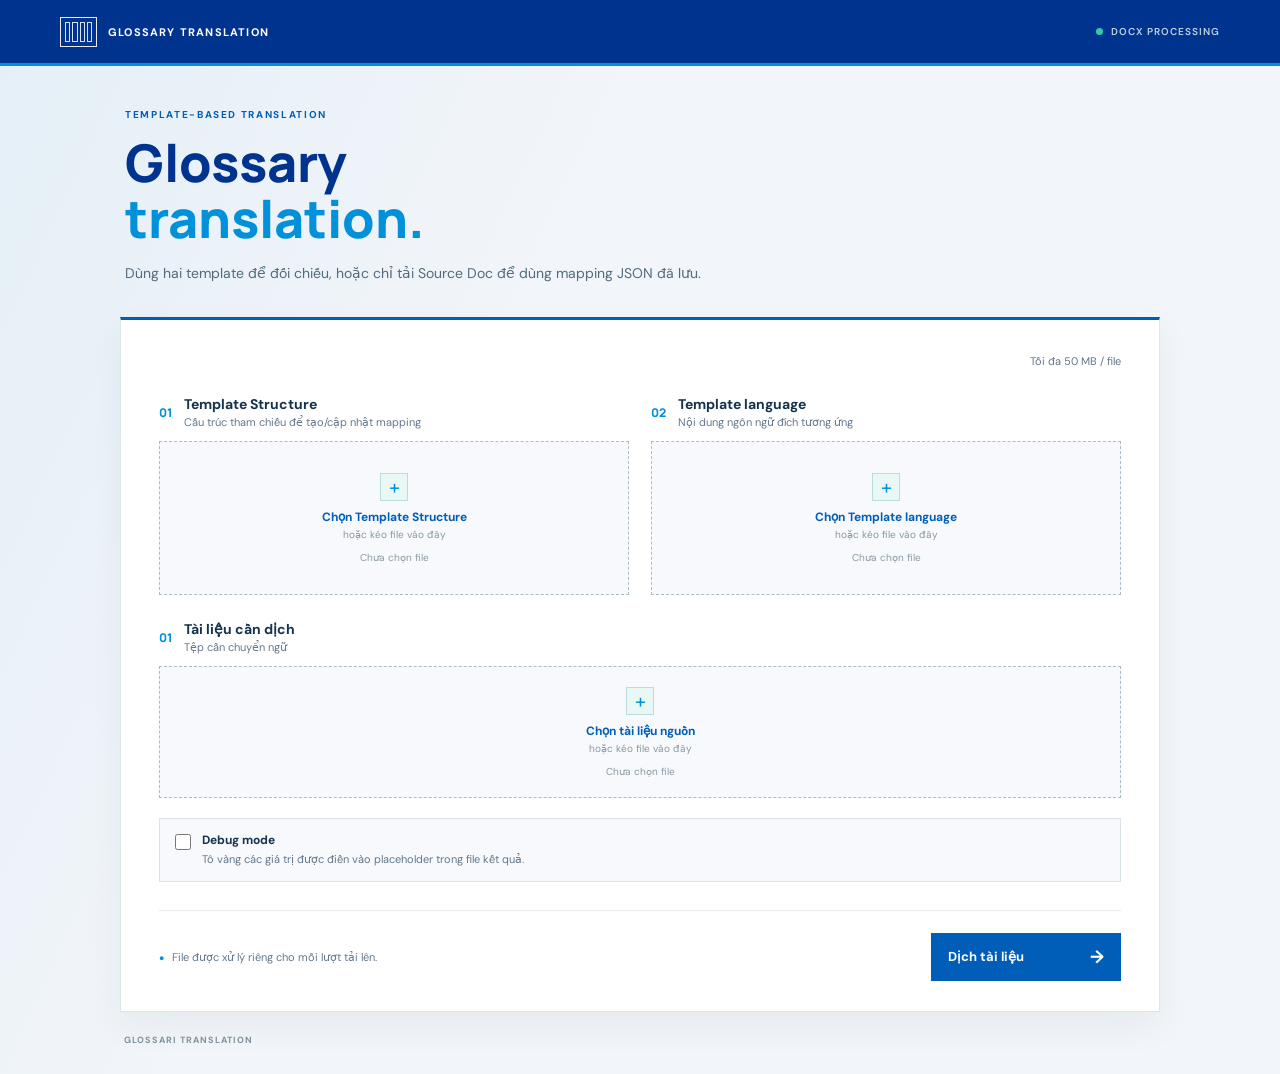
==== index.html @ 758dce9b "Add files via upload" ====
<!doctype html>
<html lang="vi">
<head>
  <meta charset="utf-8">
  <meta name="viewport" content="width=device-width, initial-scale=1">
  <meta name="theme-color" content="#00338d">
  <title>Glossary translation</title>
  <link rel="stylesheet" href="./styles.css">
  <script src="./config.js" defer></script>
  <script src="./app.js" defer></script>
</head>
<body>
  <header class="topbar">
    <a class="wordmark" href="./" aria-label="Glossary translation">
      <span class="wordmark-mark" aria-hidden="true"><i></i><i></i><i></i><i></i></span>
      <span>GLOSSARY TRANSLATION</span>
    </a>
    <span class="topbar-status"><span class="status-dot"></span> DOCX PROCESSING</span>
  </header>

  <main class="workspace">
    <section class="intro" aria-labelledby="page-title">
      <div class="intro-copy">
        <p class="eyebrow">TEMPLATE-BASED TRANSLATION</p>
        <h1 id="page-title">Glossary<br><span>translation.</span></h1>
        <p class="intro-description">Dùng hai template để đối chiếu, hoặc chỉ tải Source Doc để dùng mapping JSON đã lưu.</p>
      </div>
    </section>

    <form id="upload-form" class="upload-form" novalidate>
      <div class="form-heading">
        <div>
        </div>
        <span class="file-limit">Tối đa 50 MB / file</span>
      </div>

      <div class="template-grid">
        <section class="upload-field">
          <div class="field-heading">
            <span class="step-number">01</span>
            <div>
              <label for="source-template">Template Structure</label>
              <p>Cấu trúc tham chiếu để tạo/cập nhật mapping</p>
            </div>
          </div>
          <label class="dropzone" for="source-template" data-dropzone="source-template">
            <input id="source-template" name="source_template" type="file" accept=".docx,application/vnd.openxmlformats-officedocument.wordprocessingml.document" aria-label="Tải Template Structure">
            <span class="upload-symbol" aria-hidden="true">+</span>
            <span class="dropzone-main">Chọn Template Structure</span>
            <span class="dropzone-sub">hoặc kéo file vào đây</span>
            <span class="file-name" data-file-name="source-template">Chưa chọn file</span>
          </label>
        </section>

        <section class="upload-field">
          <div class="field-heading">
            <span class="step-number">02</span>
            <div>
              <label for="target-template">Template language</label>
              <p>Nội dung ngôn ngữ đích tương ứng</p>
            </div>
          </div>
          <label class="dropzone" for="target-template" data-dropzone="target-template">
            <input id="target-template" name="target_template" type="file" accept=".docx,application/vnd.openxmlformats-officedocument.wordprocessingml.document" aria-label="Tải Template language">
            <span class="upload-symbol" aria-hidden="true">+</span>
            <span class="dropzone-main">Chọn Template language</span>
            <span class="dropzone-sub">hoặc kéo file vào đây</span>
            <span class="file-name" data-file-name="target-template">Chưa chọn file</span>
          </label>
        </section>
      </div>

      <section class="upload-field source-field">
        <div class="field-heading">
          <span class="step-number">01</span>
          <div>
            <label for="source-document">Tài liệu cần dịch</label>
            <p>Tệp cần chuyển ngữ</p>
          </div>
        </div>
        <label class="dropzone dropzone-wide" for="source-document" data-dropzone="source-document">
          <input id="source-document" name="source_document" type="file" accept=".docx,application/vnd.openxmlformats-officedocument.wordprocessingml.document" aria-label="Tải tài liệu nguồn cần dịch">
          <span class="upload-symbol" aria-hidden="true">+</span>
          <span class="dropzone-main">Chọn tài liệu nguồn</span>
          <span class="dropzone-sub">hoặc kéo file vào đây</span>
          <span class="file-name" data-file-name="source-document">Chưa chọn file</span>
        </label>
      </section>

      <label class="debug-option" for="debug-mode">
        <input id="debug-mode" name="debug_mode" type="checkbox">
        <span class="debug-option-copy">
          <strong>Debug mode</strong>
          <span>Tô vàng các giá trị được điền vào placeholder trong file kết quả.</span>
        </span>
      </label>

      <div class="form-footer">
        <div class="privacy-note"><span aria-hidden="true">●</span> File được xử lý riêng cho mỗi lượt tải lên.</div>
        <div class="form-actions">
          <button id="submit-button" type="submit">
            <span>Dịch tài liệu</span>
            <span class="button-arrow" aria-hidden="true">&#8594;</span>
          </button>
        </div>
      </div>

      <section id="loading-panel" class="loading-panel" aria-live="polite" hidden>
        <div class="loading-copy">
          <span class="loading-spinner" aria-hidden="true"></span>
          <div>
            <strong>Đang xử lý tài liệu</strong>
            <span id="loading-detail">Đang đối chiếu template và tạo bản dịch.</span>
          </div>
        </div>
        <div
          class="progress-track"
          role="progressbar"
          aria-label="Tiến trình xử lý tài liệu"
          aria-valuetext="Đang xử lý"
        >
          <span class="progress-indicator"></span>
        </div>
        <p class="loading-note">Vui lòng giữ trang này mở trong khi xử lý.</p>
      </section>

      <div id="status-message" class="status-message" role="status" aria-live="polite" hidden></div>
    </form>

    <footer class="page-footer">
      <span>GLOSSARI TRANSLATION</span>
    </footer>
  </main>
</body>
</html>
---- styles.css ----
@import url('https://fonts.googleapis.com/css2?family=DM+Sans:wght@400;500;600;700&family=Manrope:wght@500;600;700;800&display=swap');

:root {
  color-scheme: light;
  --ink: #16324f;
  --muted: #63778b;
  --navy: #00338d;
  --blue: #005eb8;
  --teal: #0091da;
  --line: #d8e2e7;
  --paper: #ffffff;
  --canvas: #f2f5f9;
  --soft: #f7f9fc;
  --danger: #b4233c;
  --success: #14745d;
  font-family: 'DM Sans', 'Segoe UI', sans-serif;
}

* { box-sizing: border-box; }

body {
  min-width: 320px;
  min-height: 100vh;
  margin: 0;
  color: var(--ink);
  background:
    linear-gradient(115deg, rgba(0, 145, 218, 0.06), transparent 38%),
    var(--canvas);
}

.topbar {
  height: 66px;
  display: flex;
  align-items: center;
  justify-content: space-between;
  padding: 0 max(28px, calc((100vw - 1160px) / 2));
  color: #fff;
  background: var(--navy);
  border-bottom: 3px solid var(--teal);
}

.wordmark {
  display: inline-flex;
  align-items: center;
  gap: 11px;
  color: inherit;
  text-decoration: none;
  font-size: 11px;
  font-weight: 700;
  letter-spacing: 1.2px;
}

.wordmark-mark {
  width: 37px;
  height: 30px;
  display: grid;
  grid-template-columns: repeat(4, 1fr);
  gap: 2px;
  padding: 4px;
  border: 1px solid rgba(255, 255, 255, .9);
}

.wordmark-mark i {
  display: block;
  border: 1px solid rgba(255, 255, 255, .85);
}

.topbar-status {
  display: inline-flex;
  align-items: center;
  gap: 8px;
  color: #bfd2df;
  font-size: 10px;
  font-weight: 600;
  letter-spacing: 1px;
}

.status-dot { width: 7px; height: 7px; border-radius: 50%; background: #39c7a9; }

.workspace {
  width: min(100% - 48px, 1040px);
  margin: 0 auto;
}

.intro {
  min-height: 245px;
  display: flex;
  align-items: center;
  justify-content: space-between;
  padding: 42px 5px 35px;
  animation: arrive 420ms ease-out both;
}

.eyebrow {
  margin: 0 0 14px;
  color: var(--blue);
  font-size: 10px;
  font-weight: 700;
  letter-spacing: 1.65px;
}

.intro h1 {
  margin: 0;
  color: var(--navy);
  font-family: 'Manrope', 'Segoe UI', sans-serif;
  font-size: clamp(34px, 5vw, 52px);
  line-height: 1.08;
  font-weight: 800;
}

.intro h1 span { color: var(--teal); }
.intro-description { margin: 17px 0 0; color: #526a7b; font-size: 14px; }

.upload-form {
  padding: 34px 38px 30px;
  border: 1px solid #dce5e7;
  border-top: 3px solid var(--blue);
  background: var(--paper);
  box-shadow: 0 14px 34px rgba(14, 46, 63, .055);
  animation: arrive 480ms 80ms ease-out both;
}

.form-heading {
  display: flex;
  justify-content: space-between;
  align-items: end;
  gap: 20px;
  margin-bottom: 27px;
}

.form-heading .eyebrow { margin-bottom: 5px; }
.form-heading h2 { margin: 0; font-family: 'Manrope', sans-serif; font-size: 21px; font-weight: 700; }
.form-guidance { margin: 6px 0 0; color: var(--muted); font-size: 11px; }
.file-limit { color: var(--muted); font-size: 11px; }

.template-grid { display: grid; grid-template-columns: repeat(2, minmax(0, 1fr)); gap: 22px; }
.upload-field { min-width: 0; }
.field-heading { display: flex; align-items: center; gap: 12px; margin-bottom: 12px; }
.step-number { color: var(--teal); font-family: 'Manrope', sans-serif; font-size: 12px; font-weight: 800; }
.field-heading label { display: block; color: var(--ink); font-size: 14px; font-weight: 700; cursor: pointer; }
.field-heading p { margin: 2px 0 0; color: var(--muted); font-size: 11px; }

.dropzone {
  position: relative;
  min-height: 154px;
  display: flex;
  flex-direction: column;
  align-items: center;
  justify-content: center;
  padding: 18px;
  overflow: hidden;
  border: 1px dashed #aabdc5;
  background: var(--soft);
  cursor: pointer;
  text-align: center;
  transition: border-color .18s ease, background .18s ease, box-shadow .18s ease;
}

.dropzone:hover, .dropzone.is-dragging, .dropzone:focus-within {
  border-color: var(--teal);
  background: #f0f8fd;
  box-shadow: inset 0 0 0 1px var(--teal);
}

.dropzone input { position: absolute; width: 1px; height: 1px; opacity: 0; }
.upload-symbol {
  width: 28px;
  height: 28px;
  display: grid;
  place-items: center;
  margin-bottom: 8px;
  color: var(--teal);
  border: 1px solid #b8ded9;
  background: #e9f7f5;
  font-size: 20px;
  line-height: 1;
}
.dropzone-main { color: var(--blue); font-size: 12px; font-weight: 700; }
.dropzone-sub { margin-top: 3px; color: #8797a0; font-size: 10px; }
.file-name {
  max-width: 100%;
  margin-top: 10px;
  overflow: hidden;
  color: #8b9aa2;
  font-size: 10px;
  text-overflow: ellipsis;
  white-space: nowrap;
}
.file-name.has-file { color: var(--success); font-weight: 700; }

.source-field { margin-top: 25px; }
.dropzone-wide { min-height: 132px; }
.debug-option {
  display: flex;
  align-items: flex-start;
  gap: 11px;
  margin-top: 20px;
  padding: 13px 15px;
  border: 1px solid var(--line);
  background: var(--soft);
  cursor: pointer;
}
.debug-option input {
  width: 16px;
  height: 16px;
  margin: 2px 0 0;
  accent-color: var(--blue);
}
.debug-option-copy { display: grid; gap: 3px; }
.debug-option-copy strong { color: var(--ink); font-size: 12px; }
.debug-option-copy span { color: var(--muted); font-size: 11px; line-height: 1.5; }
.form-footer {
  display: flex;
  align-items: center;
  justify-content: space-between;
  gap: 20px;
  margin-top: 28px;
  padding-top: 22px;
  border-top: 1px solid #e6ecee;
}
.privacy-note { color: var(--muted); font-size: 11px; }
.privacy-note span { margin-right: 5px; color: var(--teal); font-size: 9px; }
.form-actions { display: flex; align-items: center; gap: 10px; }
button {
  min-width: 190px;
  min-height: 48px;
  display: inline-flex;
  align-items: center;
  justify-content: space-between;
  gap: 28px;
  padding: 0 17px;
  border: 0;
  color: #fff;
  background: var(--blue);
  font: inherit;
  font-size: 13px;
  font-weight: 700;
  cursor: pointer;
  transition: background .18s ease, transform .18s ease;
}
button:hover { background: var(--navy); transform: translateY(-1px); }
button:focus-visible { outline: 3px solid rgba(16, 167, 160, .35); outline-offset: 2px; }
button:disabled { background: #8da0ad; cursor: wait; transform: none; }
.button-arrow { font-size: 18px; }

.status-message {
  margin-top: 18px;
  padding: 12px 14px;
  border-left: 3px solid var(--blue);
  color: #355467;
  background: #f1f7fa;
  font-size: 12px;
  line-height: 1.5;
}
.status-message[data-state="error"] { border-color: var(--danger); color: var(--danger); background: #fff5f5; }
.status-message[data-state="success"] { border-color: var(--success); color: var(--success); background: #f0faf6; }
.status-message[data-state="loading"] { border-color: var(--teal); }

.loading-panel {
  margin-top: 18px;
  padding: 18px 18px 14px;
  border: 1px solid #d7e6f2;
  background: #f5faff;
}
.loading-copy { display: flex; align-items: center; gap: 12px; }
.loading-copy > div { display: grid; gap: 3px; }
.loading-copy strong { color: var(--navy); font-size: 13px; }
.loading-copy span:not(.loading-spinner) { color: var(--muted); font-size: 11px; }
.loading-spinner {
  width: 20px;
  height: 20px;
  flex: 0 0 20px;
  border: 2px solid #c7dced;
  border-top-color: var(--blue);
  border-radius: 50%;
  animation: spin .75s linear infinite;
}
.progress-track {
  height: 6px;
  margin-top: 15px;
  overflow: hidden;
  background: #dceaf5;
}
.progress-indicator {
  width: 36%;
  height: 100%;
  display: block;
  background: linear-gradient(90deg, var(--navy), var(--teal));
  animation: progress-slide 1.35s ease-in-out infinite;
}
.loading-note { margin: 9px 0 0; color: #7b8da0; font-size: 10px; }
[hidden] { display: none !important; }

.page-footer {
  display: flex;
  align-items: center;
  justify-content: space-between;
  padding: 22px 4px 28px;
  color: #82939d;
  font-size: 9px;
  font-weight: 700;
  letter-spacing: 1px;
}
.page-footer span:last-child { display: flex; align-items: center; gap: 8px; }
.page-footer i { width: 17px; }

@keyframes arrive {
  from { opacity: 0; transform: translateY(8px); }
  to { opacity: 1; transform: translateY(0); }
}

@keyframes spin {
  to { transform: rotate(360deg); }
}

@keyframes progress-slide {
  0% { transform: translateX(-110%); }
  100% { transform: translateX(290%); }
}

@media (prefers-reduced-motion: reduce) {
  *, *::before, *::after {
    animation-duration: .01ms !important;
    animation-iteration-count: 1 !important;
    scroll-behavior: auto !important;
  }
}

@media (max-width: 680px) {
  .topbar { height: 58px; padding: 0 18px; }
  .wordmark { font-size: 9px; letter-spacing: .8px; }
  .topbar-status { font-size: 8px; letter-spacing: .5px; }
  .workspace { width: min(100% - 32px, 520px); }
  .intro { min-height: 218px; padding: 34px 1px 28px; }
  .intro h1 { font-size: 39px; }
  .intro-description { max-width: 320px; font-size: 12px; line-height: 1.5; }
  .upload-form { padding: 25px 20px 22px; }
  .template-grid { grid-template-columns: 1fr; gap: 18px; }
  .dropzone { min-height: 138px; }
  .dropzone-wide { min-height: 138px; }
  .form-footer { align-items: stretch; flex-direction: column; }
  .form-actions { align-items: stretch; flex-direction: column; }
  button { width: 100%; }
}

@media (max-width: 420px) {
  .topbar-status { max-width: 104px; }
  .intro { align-items: flex-start; }
  .intro h1 { font-size: 35px; }
  .form-heading { align-items: flex-start; flex-direction: column; gap: 6px; }
}
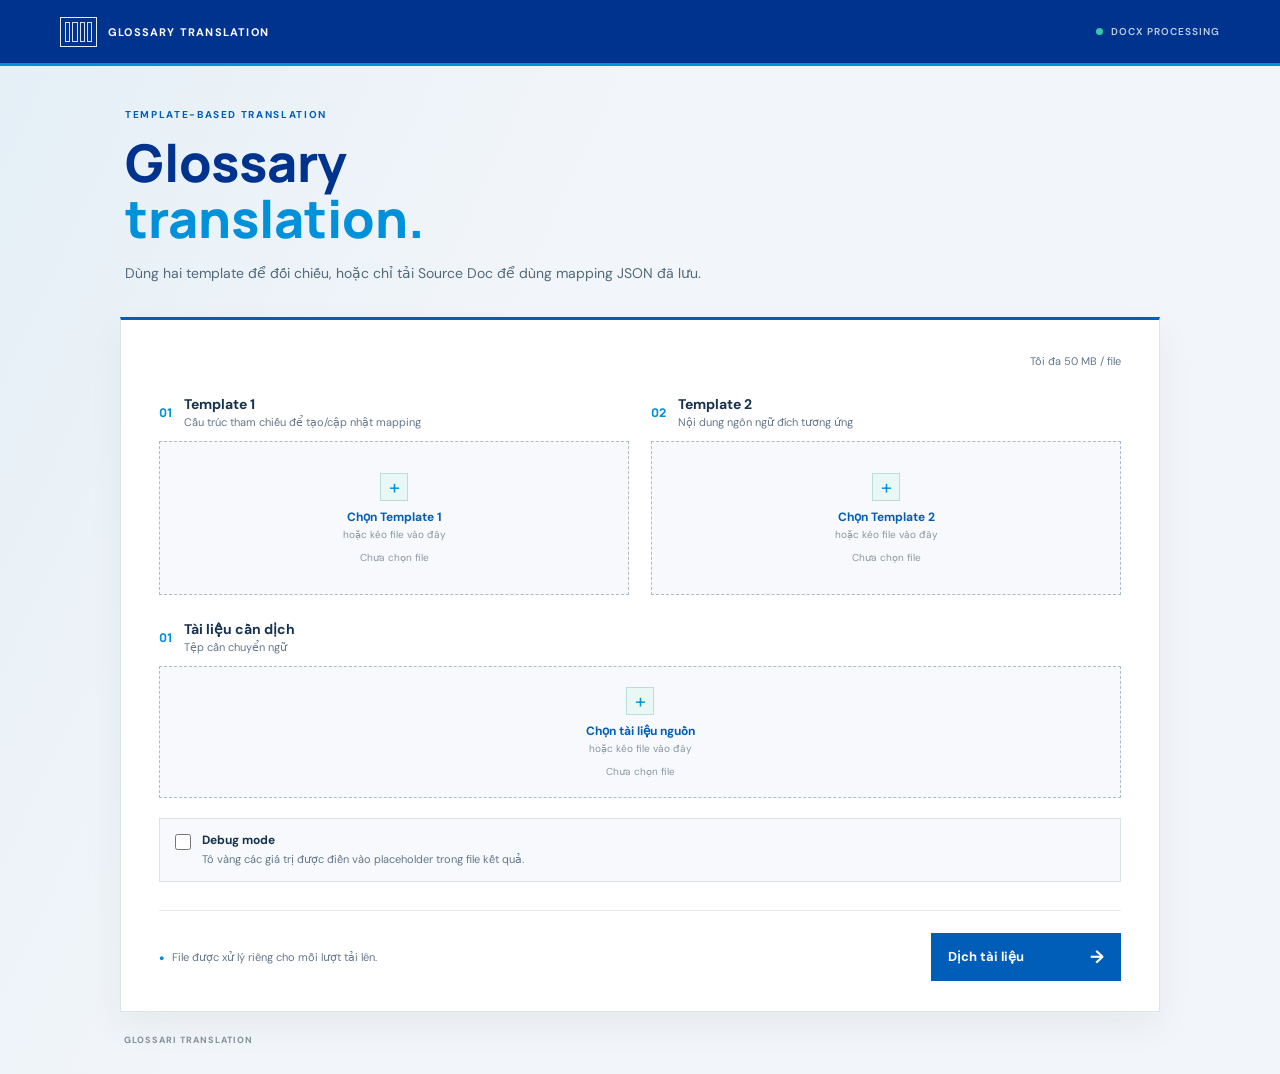
==== commit 76cc2946: "Add files via upload" ====
--- a/index.html
+++ b/index.html
@@ -39,14 +39,14 @@
           <div class="field-heading">
             <span class="step-number">01</span>
             <div>
-              <label for="source-template">Template Structure</label>
+              <label for="source-template">Template 1</label>
               <p>Cấu trúc tham chiếu để tạo/cập nhật mapping</p>
             </div>
           </div>
           <label class="dropzone" for="source-template" data-dropzone="source-template">
-            <input id="source-template" name="source_template" type="file" accept=".docx,application/vnd.openxmlformats-officedocument.wordprocessingml.document" aria-label="Tải Template Structure">
+            <input id="source-template" name="source_template" type="file" accept=".docx,application/vnd.openxmlformats-officedocument.wordprocessingml.document" aria-label="Tải Template 1">
             <span class="upload-symbol" aria-hidden="true">+</span>
-            <span class="dropzone-main">Chọn Template Structure</span>
+            <span class="dropzone-main">Chọn Template 1</span>
             <span class="dropzone-sub">hoặc kéo file vào đây</span>
             <span class="file-name" data-file-name="source-template">Chưa chọn file</span>
           </label>
@@ -56,14 +56,14 @@
           <div class="field-heading">
             <span class="step-number">02</span>
             <div>
-              <label for="target-template">Template language</label>
+              <label for="target-template">Template 2</label>
               <p>Nội dung ngôn ngữ đích tương ứng</p>
             </div>
           </div>
           <label class="dropzone" for="target-template" data-dropzone="target-template">
-            <input id="target-template" name="target_template" type="file" accept=".docx,application/vnd.openxmlformats-officedocument.wordprocessingml.document" aria-label="Tải Template language">
+            <input id="target-template" name="target_template" type="file" accept=".docx,application/vnd.openxmlformats-officedocument.wordprocessingml.document" aria-label="Tải Template 2">
             <span class="upload-symbol" aria-hidden="true">+</span>
-            <span class="dropzone-main">Chọn Template language</span>
+            <span class="dropzone-main">Chọn Template 2</span>
             <span class="dropzone-sub">hoặc kéo file vào đây</span>
             <span class="file-name" data-file-name="target-template">Chưa chọn file</span>
           </label>
@@ -121,7 +121,7 @@
         >
           <span class="progress-indicator"></span>
         </div>
-        <p class="loading-note">Vui lòng giữ trang này mở trong khi xử lý.</p>
+        <p class="loading-note">Tài liệu tiếp tục được xử lý trên máy chủ; hãy giữ trang này mở để tải kết quả tự động.</p>
       </section>
 
       <div id="status-message" class="status-message" role="status" aria-live="polite" hidden></div>
